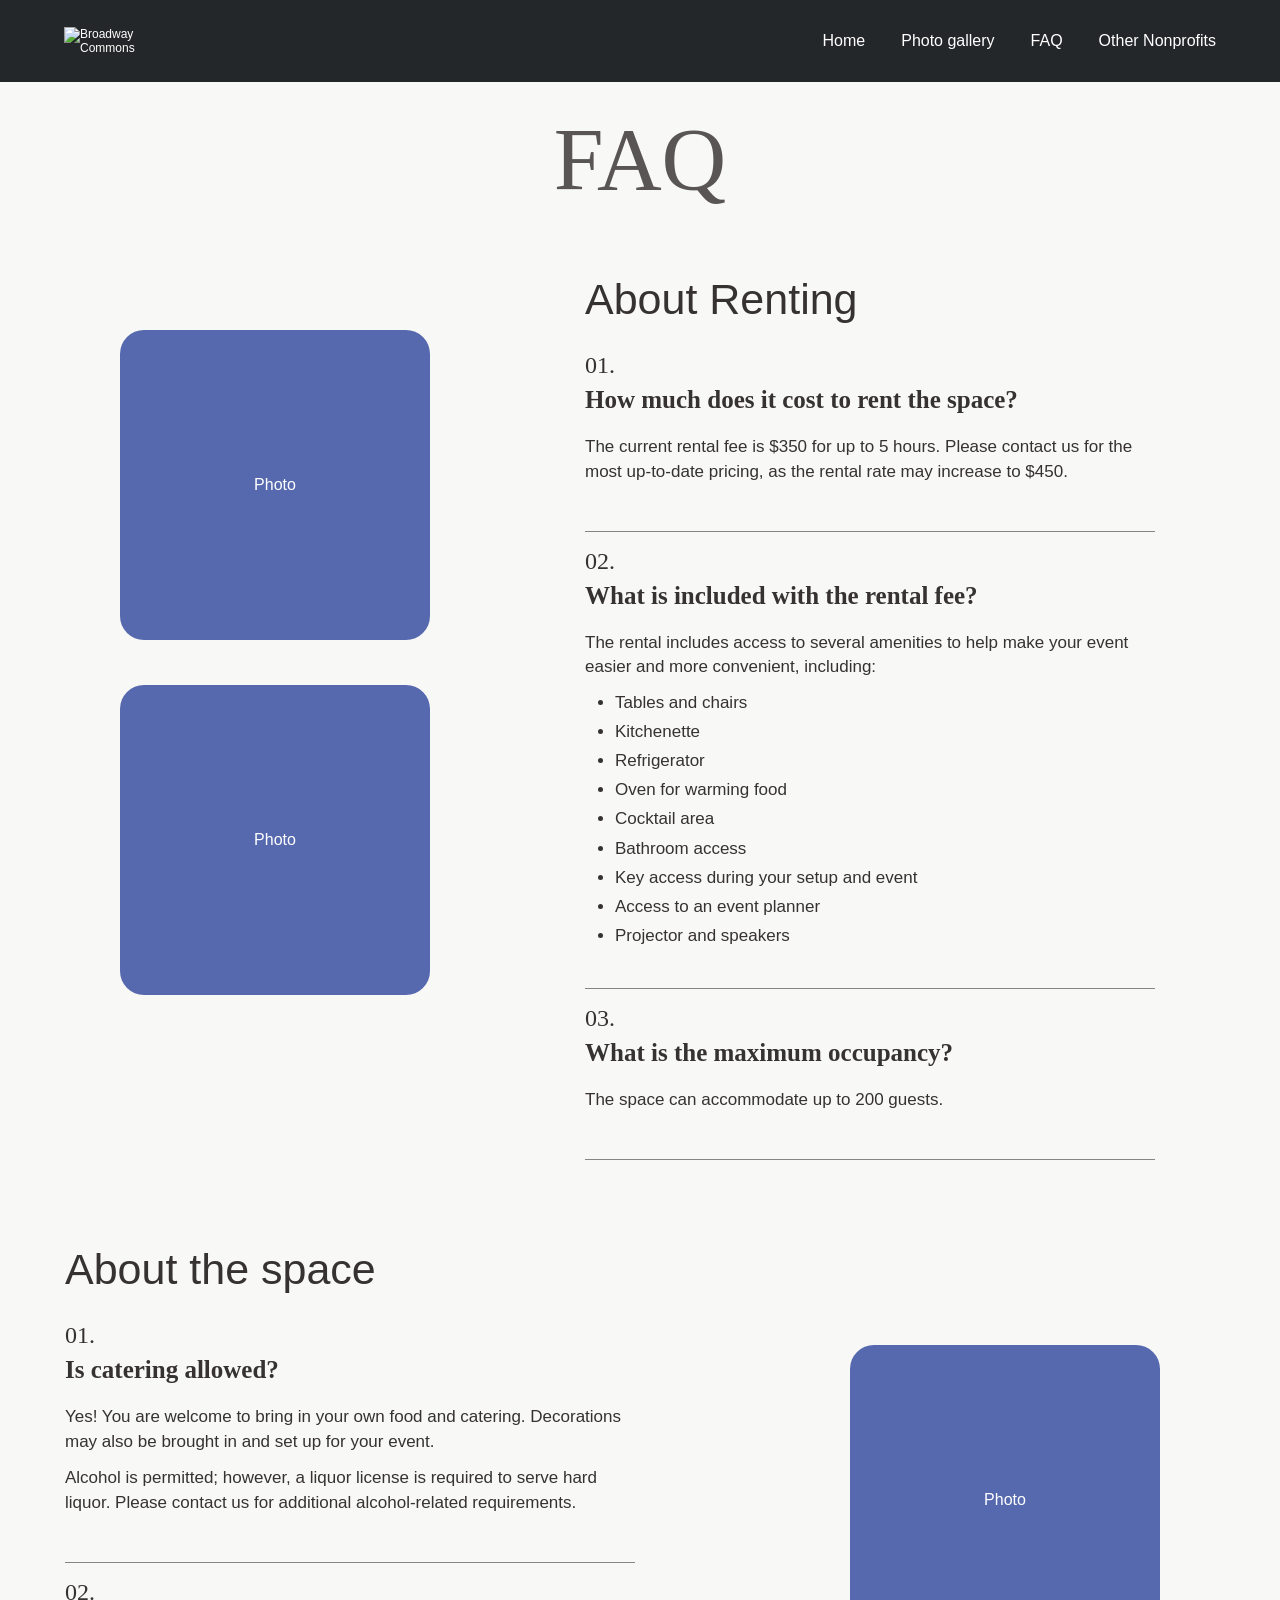
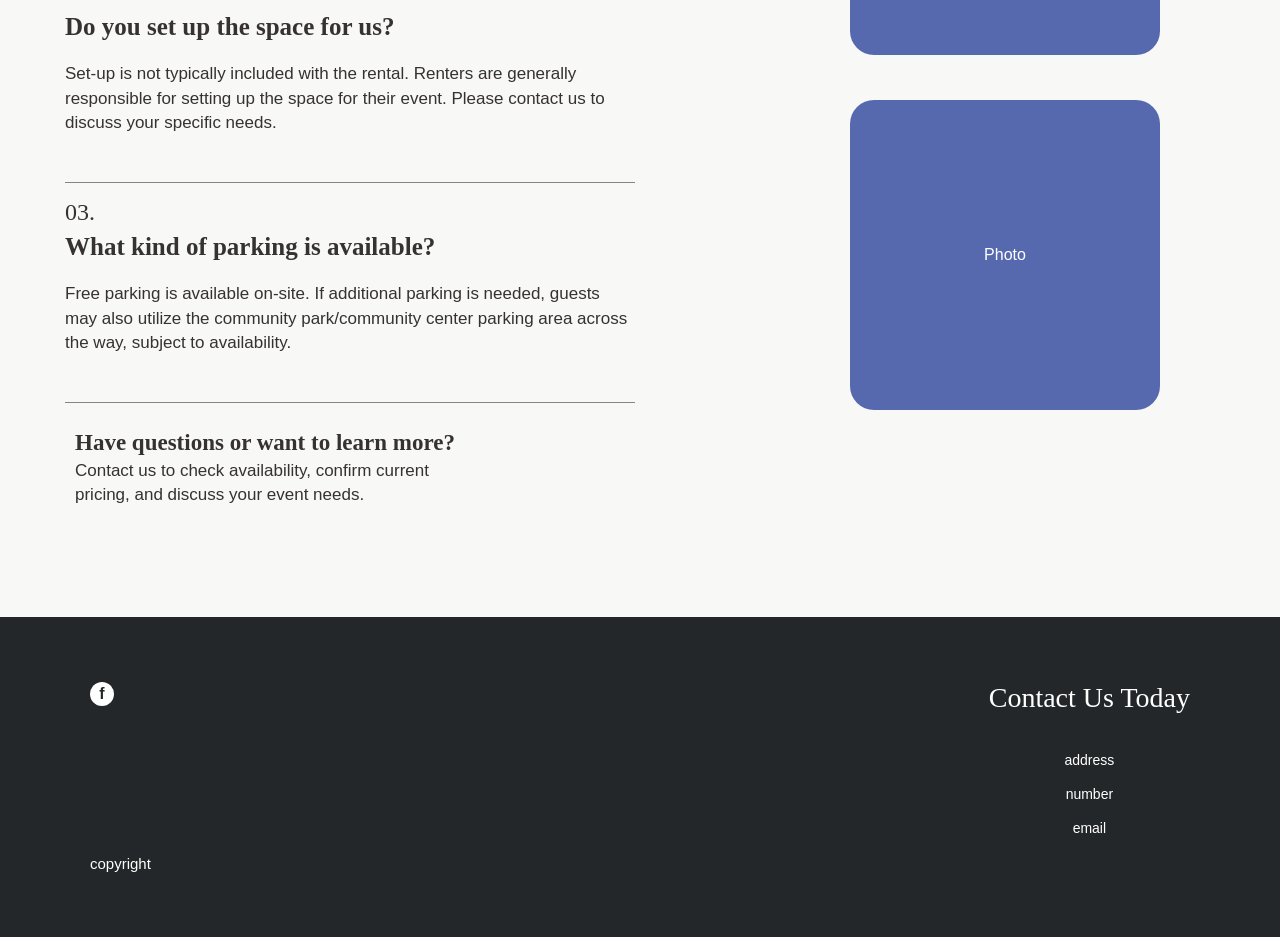
==== faq.html @ 2f213903 "Add files via upload Upload Broadway Commons Website." ====
<!DOCTYPE html>
<html lang="en">
<head>
  <meta charset="UTF-8">
  <meta name="viewport" content="width=device-width, initial-scale=1.0">

  <title>FAQ | Broadway Commons</title>

  <link rel="stylesheet" href="styles.css">
  <script src="script.js" defer></script>
</head>

<body>

  <header class="site-header">
    <div class="header-container">

      <a
        class="logo"
        href="index.html"
        aria-label="Return to the Broadway Commons homepage"
      >
        <img
          src="images/broadway-commons-logo.jpg"
          alt="Broadway Commons"
        >
      </a>

      <button
        class="mobile-menu-button"
        type="button"
        aria-expanded="false"
        aria-controls="main-navigation"
      >
        Menu
      </button>

      <nav id="main-navigation" class="main-navigation">
        <a href="index.html">Home</a>
        <a href="photo-gallery.html">Photo gallery</a>
        <a href="faq.html" class="active">FAQ</a>

        <div class="nav-dropdown">
          <button
            class="dropdown-button"
            type="button"
            aria-expanded="false"
          >
            Other Nonprofits
          </button>

          <div class="dropdown-menu">
            <a
              href="https://reachoutpregnancy.com/"
              target="_blank"
              rel="noopener noreferrer"
            >
              Reach Out
            </a>

            <a
              href="https://www.lscommunity.org/cr"
              target="_blank"
              rel="noopener noreferrer"
            >
              Celebrate Recovery
            </a>

            <a
              href="https://www.lscommunity.org/localimpact"
              target="_blank"
              rel="noopener noreferrer"
            >
              Food Pantry
            </a>
          </div>
        </div>
      </nav>

    </div>
  </header>

  <main class="faq-page">

    <h1>FAQ</h1>

    <!-- About Renting -->

    <section class="faq-section faq-renting">

      <div class="faq-images" aria-label="Rental photo placeholders">
        <div class="faq-image-placeholder">
          <span>Photo</span>
        </div>

        <div class="faq-image-placeholder">
          <span>Photo</span>
        </div>
      </div>

      <div class="faq-content">
        <h2>About Renting</h2>

        <article class="faq-item">
          <p class="faq-number">01.</p>

          <h3>How much does it cost to rent the space?</h3>

          <p>
            The current rental fee is $350 for up to 5 hours.
            Please contact us for the most up-to-date pricing,
            as the rental rate may increase to $450.
          </p>
        </article>

        <article class="faq-item">
          <p class="faq-number">02.</p>

          <h3>What is included with the rental fee?</h3>

          <p>
            The rental includes access to several amenities to
            help make your event easier and more convenient,
            including:
          </p>

          <ul>
            <li>Tables and chairs</li>
            <li>Kitchenette</li>
            <li>Refrigerator</li>
            <li>Oven for warming food</li>
            <li>Cocktail area</li>
            <li>Bathroom access</li>
            <li>Key access during your setup and event</li>
            <li>Access to an event planner</li>
            <li>Projector and speakers</li>
          </ul>
        </article>

        <article class="faq-item">
          <p class="faq-number">03.</p>

          <h3>What is the maximum occupancy?</h3>

          <p>
            The space can accommodate up to 200 guests.
          </p>
        </article>
      </div>

    </section>

    <!-- About the Space -->

    <section class="faq-section faq-space">

      <div class="faq-content">
        <h2>About the space</h2>

        <article class="faq-item">
          <p class="faq-number">01.</p>

          <h3>Is catering allowed?</h3>

          <p>
            Yes! You are welcome to bring in your own food and
            catering. Decorations may also be brought in and
            set up for your event.
          </p>

          <p>
            Alcohol is permitted; however, a liquor license is
            required to serve hard liquor. Please contact us
            for additional alcohol-related requirements.
          </p>
        </article>

        <article class="faq-item">
          <p class="faq-number">02.</p>

          <h3>Do you set up the space for us?</h3>

          <p>
            Set-up is not typically included with the rental.
            Renters are generally responsible for setting up
            the space for their event. Please contact us to
            discuss your specific needs.
          </p>
        </article>

        <article class="faq-item">
          <p class="faq-number">03.</p>

          <h3>What kind of parking is available?</h3>

          <p>
            Free parking is available on-site. If additional
            parking is needed, guests may also utilize the
            community park/community center parking area
            across the way, subject to availability.
          </p>
        </article>

        <div class="faq-contact-message">
          <h3>Have questions or want to learn more?</h3>

          <p>
            Contact us to check availability, confirm current
            pricing, and discuss your event needs.
          </p>
        </div>
      </div>

      <div class="faq-images" aria-label="Venue photo placeholders">
        <div class="faq-image-placeholder">
          <span>Photo</span>
        </div>

        <div class="faq-image-placeholder">
          <span>Photo</span>
        </div>
      </div>

    </section>

  </main>

  <footer class="site-footer">
    <div class="footer-container">

      <div class="footer-left">
        <a class="facebook-icon" href="#" aria-label="Facebook">
          f
        </a>

        <p>copyright</p>
      </div>

      <div class="footer-contact">
        <h2>Contact Us Today</h2>

        <address>
          <span>address</span>
          <span>number</span>
          <span>email</span>
        </address>
      </div>

    </div>
  </footer>

</body>
</html>
---- styles.css ----
:root {
  --header-color: #242729;
  --dark-section: #282827;
  --hero-color: #315f6a;
  --page-background: #f8f8f6;
  --heading-color: #595554;
  --button-color: #466f7c;
  --photo-color: #5669ae;
  --white: #ffffff;
}

* {
  box-sizing: border-box;
}

html {
  scroll-behavior: smooth;
}

body {
  margin: 0;
  background-color: var(--page-background);
  color: var(--heading-color);
  font-family: Arial, Helvetica, sans-serif;
}

a {
  color: inherit;
}

button {
  font: inherit;
}

h1,
h2,
h3,
p {
  margin-top: 0;
}

/* Header and navigation */

.site-header {
  width: 100%;
  background-color: var(--header-color);
  color: var(--white);
}

.header-container {
  width: min(1180px, 90%);
  min-height: 82px;
  margin: 0 auto;

  display: flex;
  align-items: center;
  justify-content: space-between;
}

.logo {
  color: var(--white);
  font-size: 12px;
  text-decoration: none;
}

.main-navigation {
  display: flex;
  align-items: center;
  gap: 36px;
}

.main-navigation > a,
.dropdown-button {
  border: 0;
  padding: 10px 0;
  background: transparent;
  color: var(--white);
  font-size: 16px;
  text-decoration: none;
  cursor: pointer;
}

.main-navigation > a:hover,
.main-navigation > a:focus-visible,
.dropdown-button:hover,
.dropdown-button:focus-visible {
  color: var(--white);
}

.main-navigation .active {
  color: var(--white);
}

.mobile-menu-button {
  display: none;
}

/* Other Nonprofits dropdown */

.nav-dropdown {
  position: relative;
}

.dropdown-button {
  display: block;
}

.dropdown-menu {
  position: absolute;
  top: 100%;
  right: 0;
  z-index: 100;

  min-width: 230px;
  padding: 10px 0;

  background-color: #000000;

  visibility: hidden;
  opacity: 0;
  pointer-events: none;

  transition:
    opacity 0.15s ease,
    visibility 0.15s ease;
}

/*
  This fills the small gap between the navigation item
  and the dropdown so the menu does not close unexpectedly.
*/
.dropdown-menu::before {
  content: "";
  position: absolute;
  right: 0;
  bottom: 100%;
  width: 100%;
  height: 10px;
}

.nav-dropdown:hover .dropdown-menu,
.nav-dropdown:focus-within .dropdown-menu,
.nav-dropdown.dropdown-open .dropdown-menu {
  visibility: visible;
  opacity: 1;
  pointer-events: auto;
}

.dropdown-menu a {
  display: block;
  width: 100%;
  padding: 12px 20px;

  background-color: #000000;
  color: var(--white);

  font-size: 16px;
  text-align: left;
  text-decoration: none;
  white-space: nowrap;
}

/* Links stay black and white when hovered. */

.dropdown-menu a:hover,
.dropdown-menu a:focus-visible {
  background-color: #000000;
  color: var(--white);
}

/* Hero */

.hero {
  padding: 60px 5%;
  background-color: var(--page-background);
}

.hero-content {
  min-height: 315px;
  padding: 85px 25px 60px;

  background-color: var(--hero-color);
  color: var(--white);

  text-align: center;
}

.hero h1 {
  margin-bottom: 22px;
  font-family: Georgia, "Times New Roman", serif;
  font-size: clamp(44px, 5vw, 70px);
  font-weight: 400;
  line-height: 1.1;
}

.hero p {
  margin-bottom: 0;
  font-size: 17px;
  line-height: 1.35;
}

/* Shared section styling */

.section-container {
  width: min(1160px, 90%);
  margin: 0 auto;
}

.about h2,
.reservations h2,
.photos h2 {
  font-family: Georgia, "Times New Roman", serif;
  font-size: clamp(45px, 5vw, 68px);
  font-weight: 400;
}

/* About section */

.about {
  padding: 95px 20px 120px;
  background-color: var(--dark-section);
  color: var(--white);
  text-align: center;
}

.about h2 {
  margin-bottom: 65px;
}

.about-columns {
  display: grid;
  grid-template-columns: repeat(2, 1fr);
  gap: 90px;
}

.about-column h3 {
  margin-bottom: 14px;
  font-size: 31px;
  font-weight: 400;
}

.about-column p {
  margin-bottom: 0;
  font-size: 17px;
  line-height: 1.4;
}

/* Reservations */

.reservations {
  padding: 80px 20px 120px;
  background-color: var(--page-background);
  text-align: center;
}

.reservations h2 {
  margin-bottom: 55px;
}

.reservations p {
  max-width: 730px;
  margin: 0 auto 55px;
  font-size: 17px;
  line-height: 1.45;
}

.page-button {
  display: inline-flex;
  min-width: 280px;
  min-height: 48px;
  padding: 12px 30px;

  align-items: center;
  justify-content: center;

  border-radius: 30px;
  background-color: var(--button-color);
  color: var(--white);

  font-size: 16px;
  text-decoration: none;
}

.page-button:hover,
.page-button:focus-visible {
  background-color: var(--button-color);
  color: var(--white);
}

/* Photos */

.photos {
  padding: 70px 20px 105px;
  background-color: var(--page-background);
  text-align: center;
}

/*
  The heading is centered over the entire photo section.
  There is no left padding or transform applied to it.
*/
.photos h2 {
  width: 100%;
  margin: 0 auto 45px;
  padding: 0;
  text-align: center;
}

.photo-grid {
  display: grid;
  grid-template-columns: repeat(5, 1fr);
  gap: 18px;

  width: min(1100px, 100%);
  margin: 0 auto 48px;
}

.photo-placeholder {
  width: 100%;
  aspect-ratio: 1 / 1;

  border-radius: 24px;
  background-color: var(--photo-color);
}

/* Footer */

.site-footer {
  padding: 65px 20px;
  background-color: var(--header-color);
  color: var(--white);
}

.footer-container {
  width: min(1100px, 90%);
  min-height: 190px;
  margin: 0 auto;

  display: flex;
  justify-content: space-between;
}

.footer-left {
  display: flex;
  flex-direction: column;
  justify-content: space-between;
}

.facebook-icon {
  display: flex;
  width: 24px;
  height: 24px;

  align-items: center;
  justify-content: center;

  border-radius: 50%;
  background-color: var(--white);
  color: var(--header-color);

  font-family: Arial, Helvetica, sans-serif;
  font-weight: 700;
  text-decoration: none;
}

.footer-left p {
  margin-bottom: 0;
  font-size: 15px;
}

.footer-contact {
  text-align: center;
}

.footer-contact h2 {
  margin-bottom: 38px;
  font-family: Georgia, "Times New Roman", serif;
  font-size: 28px;
  font-weight: 400;
}

.footer-contact address {
  display: flex;
  flex-direction: column;
  gap: 18px;

  font-size: 14px;
  font-style: normal;
}

/* Keyboard focus */

a:focus-visible,
button:focus-visible {
  outline: 3px solid #9ebcc4;
  outline-offset: 4px;
}

/* Tablet */

@media (max-width: 850px) {
  .main-navigation {
    gap: 22px;
  }

  .main-navigation > a,
  .dropdown-button {
    font-size: 14px;
  }

  .about-columns {
    gap: 40px;
  }

  .photo-grid {
    grid-template-columns: repeat(3, 1fr);
  }
}

/* Mobile */

@media (max-width: 650px) {
  .header-container {
    min-height: 70px;
    flex-wrap: wrap;
  }

  .mobile-menu-button {
    display: block;
    border: 1px solid var(--white);
    border-radius: 4px;
    padding: 7px 14px;

    background: transparent;
    color: var(--white);
    cursor: pointer;
  }

  .main-navigation {
    display: none;
    width: 100%;
    padding: 15px 0 25px;

    flex-direction: column;
    align-items: flex-start;
    gap: 12px;
  }

  .main-navigation.navigation-open {
    display: flex;
  }

  .nav-dropdown {
    width: 100%;
  }

  .dropdown-menu {
    position: static;
    display: none;

    width: 100%;
    min-width: 0;
    margin-top: 8px;

    visibility: visible;
    opacity: 1;
  }

  .nav-dropdown.dropdown-open .dropdown-menu {
    display: block;
  }

  .nav-dropdown:hover .dropdown-menu {
    display: none;
  }

  .nav-dropdown.dropdown-open:hover .dropdown-menu {
    display: block;
  }

  .hero {
    padding: 30px 0;
  }

  .hero-content {
    min-height: 280px;
    padding: 75px 25px 50px;
  }

  .hero p br,
  .about-column p br {
    display: none;
  }

  .about {
    padding: 65px 20px 80px;
  }

  .about h2 {
    margin-bottom: 45px;
  }

  .about-columns {
    grid-template-columns: 1fr;
    gap: 50px;
  }

  .about-column h3 {
    font-size: 26px;
  }

  .about-column p {
    max-width: 360px;
    margin: 0 auto;
  }

  .reservations {
    padding: 65px 20px 85px;
  }

  .reservations h2 {
    margin-bottom: 35px;
  }

  .photos {
    padding: 60px 20px 80px;
  }

  .photos h2 {
    margin-bottom: 35px;
  }

  .photo-grid {
    grid-template-columns: repeat(2, 1fr);
    max-width: 390px;
  }

  .photo-placeholder:last-child {
    grid-column: 1 / -1;
    width: calc((100% - 18px) / 2);
    justify-self: center;
  }

  .page-button {
    min-width: 240px;
  }

  .footer-container {
    min-height: 210px;
    gap: 35px;
  }

  .footer-contact h2 {
    font-size: 23px;
  }
}
.logo {
  display: inline-flex;
  align-items: center;
  text-decoration: none;
}

.logo {
  display: inline-flex;
  align-items: center;
  flex-shrink: 0;
  text-decoration: none;
}

.logo img {
  display: block;
  width: 80px;
  height: auto;
  object-fit: contain;
}
/* Photo gallery page */

.gallery-page {
  min-height: 100vh;
  padding-bottom: 100px;
  overflow: hidden;
  background-color: var(--page-background);
}

/* Featured carousel */

.featured-gallery {
  width: min(1200px, 94%);
  margin: 0 auto;
  padding: 75px 20px 55px;
  text-align: center;
}

.featured-gallery h1 {
  margin: 0 0 45px;
  color: var(--heading-color);
  font-family: Georgia, "Times New Roman", serif;
  font-size: clamp(48px, 6vw, 76px);
  font-weight: 400;
}

.featured-carousel {
  position: relative;
  width: 100%;
  max-width: 1050px;
  margin: 0 auto;
}

.featured-stage {
  position: relative;
  height: 320px;
  overflow: hidden;
  perspective: 1000px;
}

.featured-slide {
  position: absolute;
  top: 50%;
  left: 50%;

  width: 430px;
  height: 255px;

  display: flex;
  align-items: center;
  justify-content: center;

  border-radius: 4px;
  background-color: #6679a9;
  color: var(--white);

  font-size: 20px;

  opacity: 0;
  transform: translate(-50%, -50%) scale(0.65);
  transition:
    transform 0.7s ease,
    opacity 0.7s ease,
    filter 0.7s ease;

  box-shadow: 0 12px 30px rgba(0, 0, 0, 0.14);
}

.featured-slide:nth-child(2n) {
  background-color: #55757b;
}

.featured-slide:nth-child(3n) {
  background-color: #968b76;
}

.featured-slide img {
  width: 100%;
  height: 100%;
  border-radius: inherit;
  object-fit: cover;
}

.featured-arrow,
.event-arrow {
  position: absolute;
  z-index: 20;

  display: flex;
  align-items: center;
  justify-content: center;

  width: 46px;
  height: 46px;

  border: 0;
  border-radius: 50%;

  background-color: rgba(255, 255, 255, 0.88);
  color: #4a4a4a;

  font-size: 21px;
  cursor: pointer;

  box-shadow: 0 3px 10px rgba(0, 0, 0, 0.18);
}

.featured-arrow {
  top: 50%;
  transform: translateY(-50%);
}

.featured-previous {
  left: 12px;
}

.featured-next {
  right: 12px;
}

.featured-dots {
  display: flex;
  justify-content: center;
  gap: 9px;
  margin-top: 15px;
}

.featured-dot {
  width: 9px;
  height: 9px;
  border: 0;
  border-radius: 50%;

  background-color: #b2b2b2;
  cursor: pointer;
}

.featured-dot.active {
  background-color: var(--button-color);
}

/* Divider */

.gallery-divider {
  width: min(900px, 82%);
  margin: 10px auto 40px;
  border-top: 5px dotted #555555;
}

/* Event galleries */

.event-galleries {
  width: min(1080px, 90%);
  margin: 0 auto;
}

.event-gallery {
  margin-bottom: 62px;
}

.event-gallery h2 {
  margin: 0 0 22px;
  color: #4f4f4f;
  font-size: clamp(25px, 3vw, 37px);
  font-weight: 400;
}

.event-carousel {
  position: relative;
}

.event-track {
  display: grid;
  grid-auto-flow: column;
  grid-template-rows: repeat(2, 150px);
  grid-auto-columns: 170px;
  gap: 8px;

  overflow-x: auto;
  overscroll-behavior-inline: contain;
  scroll-behavior: smooth;
  scroll-snap-type: inline mandatory;

  scrollbar-width: none;
}

.event-track::-webkit-scrollbar {
  display: none;
}

.event-photo {
  min-width: 0;
  overflow: hidden;

  display: flex;
  align-items: center;
  justify-content: center;

  background-color: #6579aa;
  color: var(--white);

  font-size: 14px;
  scroll-snap-align: start;
}

.event-photo:nth-child(3n + 2) {
  background-color: #708e92;
}

.event-photo:nth-child(3n + 3) {
  background-color: #9a8d79;
}

.event-photo img {
  width: 100%;
  height: 100%;
  object-fit: cover;
}

.event-arrow {
  top: 50%;
  transform: translateY(-50%);
}

.event-previous {
  left: -23px;
}

.event-next {
  right: -23px;
}

.event-arrow:disabled {
  visibility: hidden;
  opacity: 0;
}

/* Gallery button hover */

.featured-arrow:hover,
.featured-arrow:focus-visible,
.event-arrow:hover,
.event-arrow:focus-visible {
  background-color: var(--white);
  color: #222222;
}

/* Gallery tablet layout */

@media (max-width: 850px) {
  .featured-stage {
    height: 280px;
  }

  .featured-slide {
    width: 350px;
    height: 220px;
  }

  .event-track {
    grid-template-rows: repeat(2, 135px);
    grid-auto-columns: 150px;
  }
}

/* Gallery mobile layout */

@media (max-width: 650px) {
  .gallery-page {
    padding-bottom: 65px;
  }

  .featured-gallery {
    width: 100%;
    padding: 55px 10px 40px;
  }

  .featured-gallery h1 {
    margin-bottom: 30px;
  }

  .featured-stage {
    height: 240px;
  }

  .featured-slide {
    width: 270px;
    height: 190px;
  }

  .featured-arrow {
    width: 39px;
    height: 39px;
  }

  .featured-previous {
    left: 5px;
  }

  .featured-next {
    right: 5px;
  }

  .gallery-divider {
    margin-bottom: 35px;
  }

  .event-galleries {
    width: 88%;
  }

  .event-gallery {
    margin-bottom: 48px;
  }

  .event-track {
    grid-template-rows: repeat(2, 115px);
    grid-auto-columns: 125px;
  }

  .event-previous {
    left: -18px;
  }

  .event-next {
    right: -18px;
  }

  .event-arrow {
    width: 38px;
    height: 38px;
    font-size: 17px;
  }
}

@media (prefers-reduced-motion: reduce) {
  .featured-slide,
  .event-track {
    transition: none;
    scroll-behavior: auto;
  }
}
/* FAQ page */

.faq-page {
  width: min(1150px, 90%);
  margin: 0 auto;
  padding: 25px 0 110px;
  color: #353231;
}

.faq-page > h1 {
  margin: 0 0 65px;
  text-align: center;

  color: var(--heading-color);
  font-family: Georgia, "Times New Roman", serif;
  font-size: clamp(58px, 7vw, 90px);
  font-weight: 400;
}

.faq-section {
  display: grid;
  grid-template-columns: minmax(280px, 0.8fr) minmax(380px, 1.2fr);
  gap: 100px;
  align-items: start;
}

.faq-section + .faq-section {
  margin-top: 85px;
}

.faq-content {
  max-width: 570px;
}

.faq-content h2 {
  margin: 0 0 12px;
  font-size: clamp(31px, 4vw, 43px);
  font-weight: 400;
}

.faq-item {
  padding: 16px 0 34px;
  border-bottom: 1px solid #888582;
}

.faq-item:last-of-type {
  border-bottom: 1px solid #888582;
}

.faq-number {
  margin: 0 0 5px;
  font-family: Georgia, "Times New Roman", serif;
  font-size: 24px;
}

.faq-item h3 {
  margin: 0 0 20px;
  font-family: Georgia, "Times New Roman", serif;
  font-size: 25px;
  line-height: 1.25;
}

.faq-item > p:not(.faq-number) {
  margin: 0 0 12px;
  font-size: 17px;
  line-height: 1.45;
}

.faq-item ul {
  margin: 8px 0 0;
  padding-left: 30px;
}

.faq-item li {
  margin-bottom: 7px;
  font-size: 17px;
  line-height: 1.3;
}

/* FAQ photo placeholders */

.faq-images {
  display: flex;
  flex-direction: column;
  align-items: center;
  gap: 45px;
  padding-top: 55px;
}

.faq-image-placeholder {
  width: min(310px, 100%);
  aspect-ratio: 1 / 1;

  display: flex;
  align-items: center;
  justify-content: center;

  border-radius: 24px;
  background-color: var(--photo-color);
  color: var(--white);

  font-size: 16px;
}

.faq-image-placeholder img {
  width: 100%;
  height: 100%;
  border-radius: inherit;
  object-fit: cover;
}

/* Second FAQ section */

.faq-space {
  grid-template-columns: minmax(380px, 1.2fr) minmax(280px, 0.8fr);
}

.faq-space .faq-images {
  padding-top: 100px;
}

.faq-contact-message {
  padding: 27px 10px 0;
}

.faq-contact-message h3 {
  margin: 0 0 3px;
  font-family: Georgia, "Times New Roman", serif;
  font-size: 23px;
}

.faq-contact-message p {
  max-width: 390px;
  margin: 0;
  font-size: 17px;
  line-height: 1.4;
}

/* FAQ tablet */

@media (max-width: 850px) {
  .faq-section,
  .faq-space {
    grid-template-columns: minmax(220px, 0.7fr) minmax(330px, 1.3fr);
    gap: 55px;
  }

  .faq-space {
    grid-template-columns: minmax(330px, 1.3fr) minmax(220px, 0.7fr);
  }

  .faq-image-placeholder {
    width: 240px;
  }
}

/* FAQ mobile */

@media (max-width: 650px) {
  .faq-page {
    width: 88%;
    padding-top: 45px;
    padding-bottom: 75px;
  }

  .faq-page > h1 {
    margin-bottom: 45px;
  }

  .faq-section,
  .faq-space {
    display: flex;
    flex-direction: column;
    gap: 40px;
  }

  .faq-section + .faq-section {
    margin-top: 65px;
  }

  .faq-renting .faq-images {
    order: 2;
  }

  .faq-renting .faq-content {
    order: 1;
  }

  .faq-space .faq-content {
    order: 1;
  }

  .faq-space .faq-images {
    order: 2;
  }

  .faq-content {
    width: 100%;
    max-width: none;
  }

  .faq-content h2 {
    font-size: 34px;
  }

  .faq-item h3 {
    font-size: 22px;
  }

  .faq-item > p:not(.faq-number),
  .faq-item li,
  .faq-contact-message p {
    font-size: 16px;
  }

  .faq-images,
  .faq-space .faq-images {
    width: 100%;
    padding-top: 0;

    display: grid;
    grid-template-columns: repeat(2, 1fr);
    gap: 15px;
  }

  .faq-image-placeholder {
    width: 100%;
  }
}
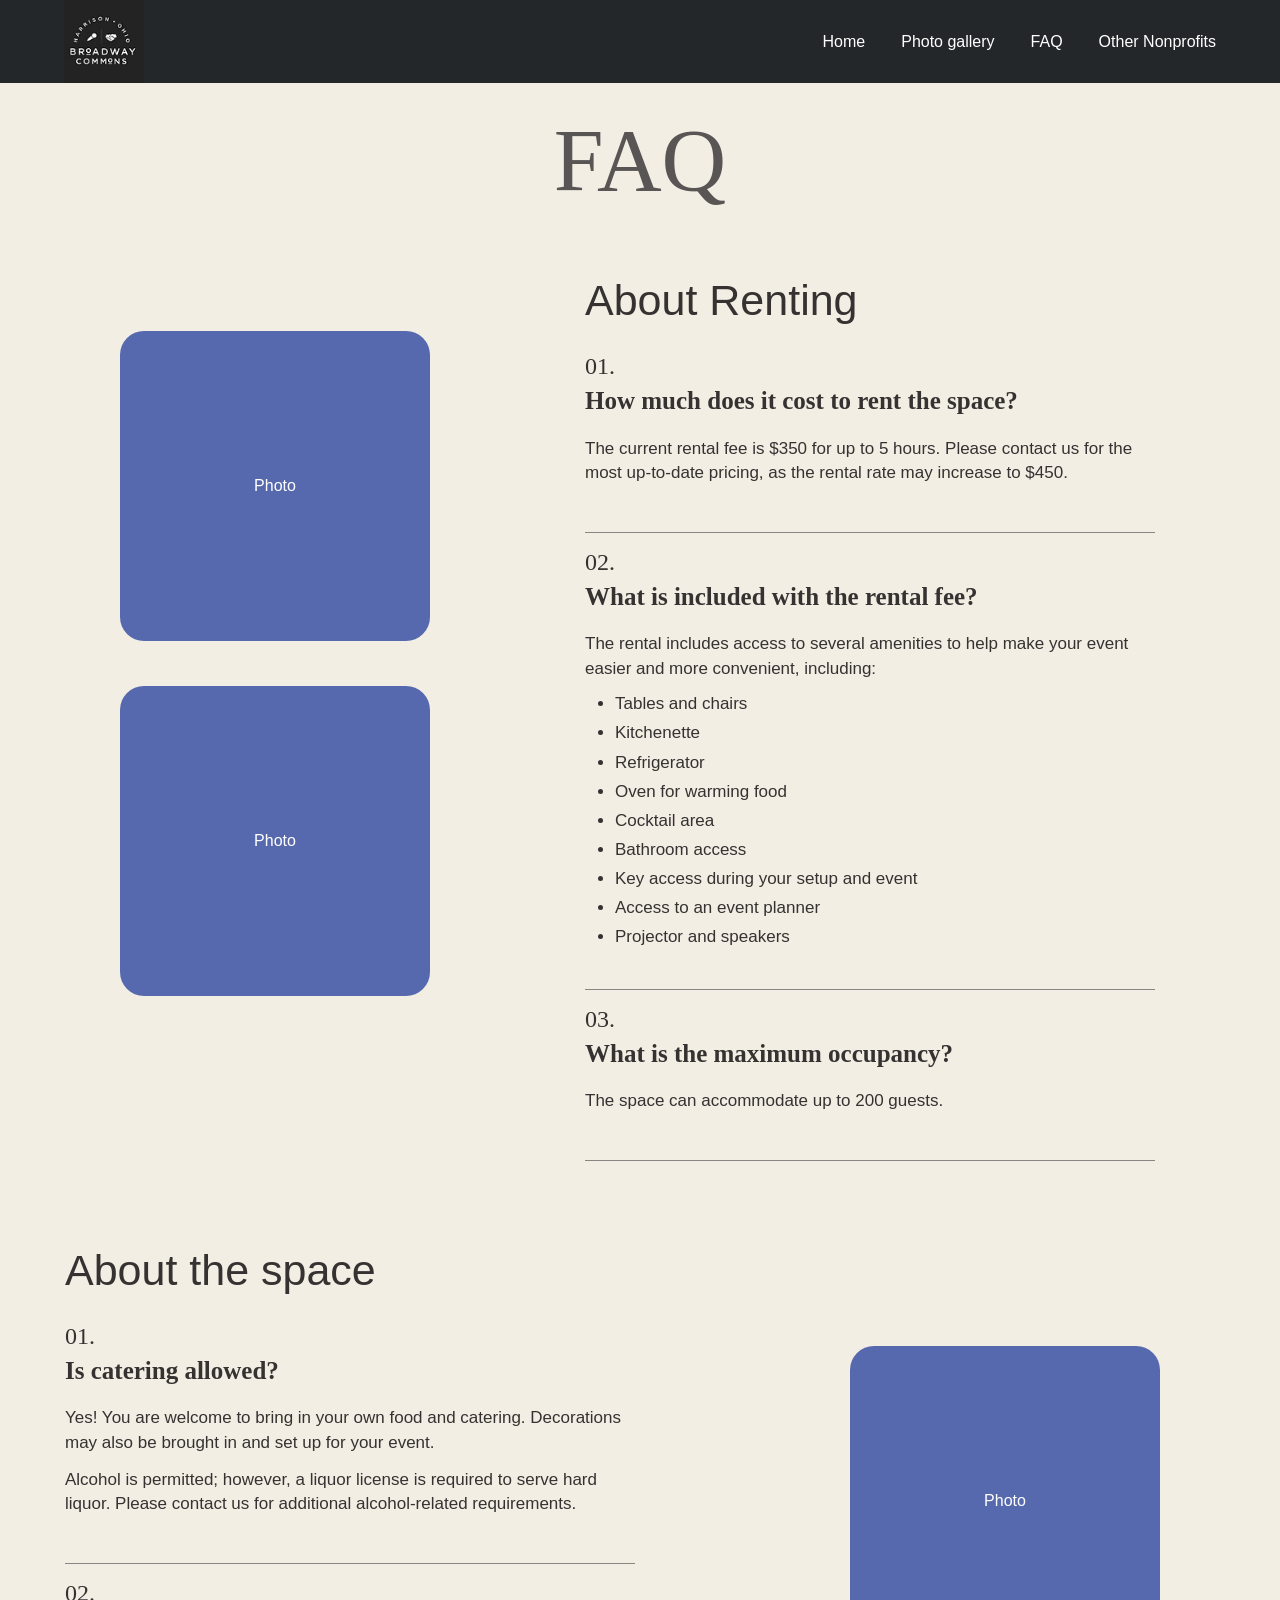
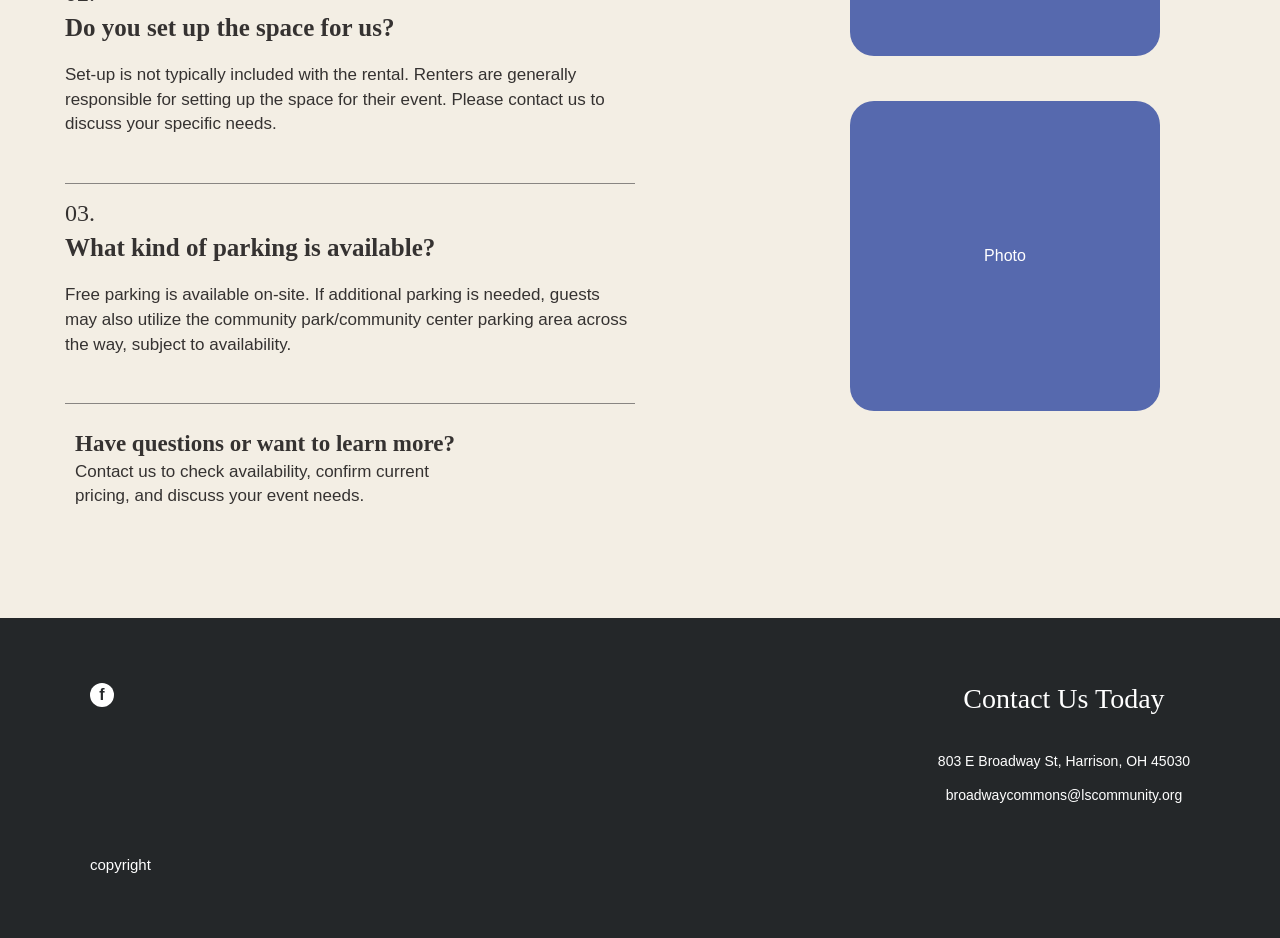
==== commit 02f8ac2a: "Update faq.html" ====
--- a/faq.html
+++ b/faq.html
@@ -240,9 +240,9 @@
         <h2>Contact Us Today</h2>
 
         <address>
-          <span>address</span>
-          <span>number</span>
-          <span>email</span>
+          <span>803 E Broadway St,
+Harrison, OH 45030</span>
+          <span>broadwaycommons@lscommunity.org</span>
         </address>
       </div>
 
@@ -250,4 +250,4 @@
   </footer>
 
 </body>
-</html>+</html>
--- a/styles.css
+++ b/styles.css
@@ -2,7 +2,7 @@
   --header-color: #242729;
   --dark-section: #282827;
   --hero-color: #315f6a;
-  --page-background: #f8f8f6;
+  --page-background: #f3eee4;
   --heading-color: #595554;
   --button-color: #466f7c;
   --photo-color: #5669ae;
@@ -1144,3 +1144,22 @@
     width: 100%;
   }
 }
+
+.combined-statement {
+  grid-template-columns: 1fr;
+  max-width: 760px;
+}
+
+.combined-statement article {
+  width: 100%;
+  max-width: 760px;
+  margin: 0 auto;
+}
+
+.combined-statement p {
+  line-height: 1.5;
+}
+
+.reservations p {
+  max-width: 760px;
+}
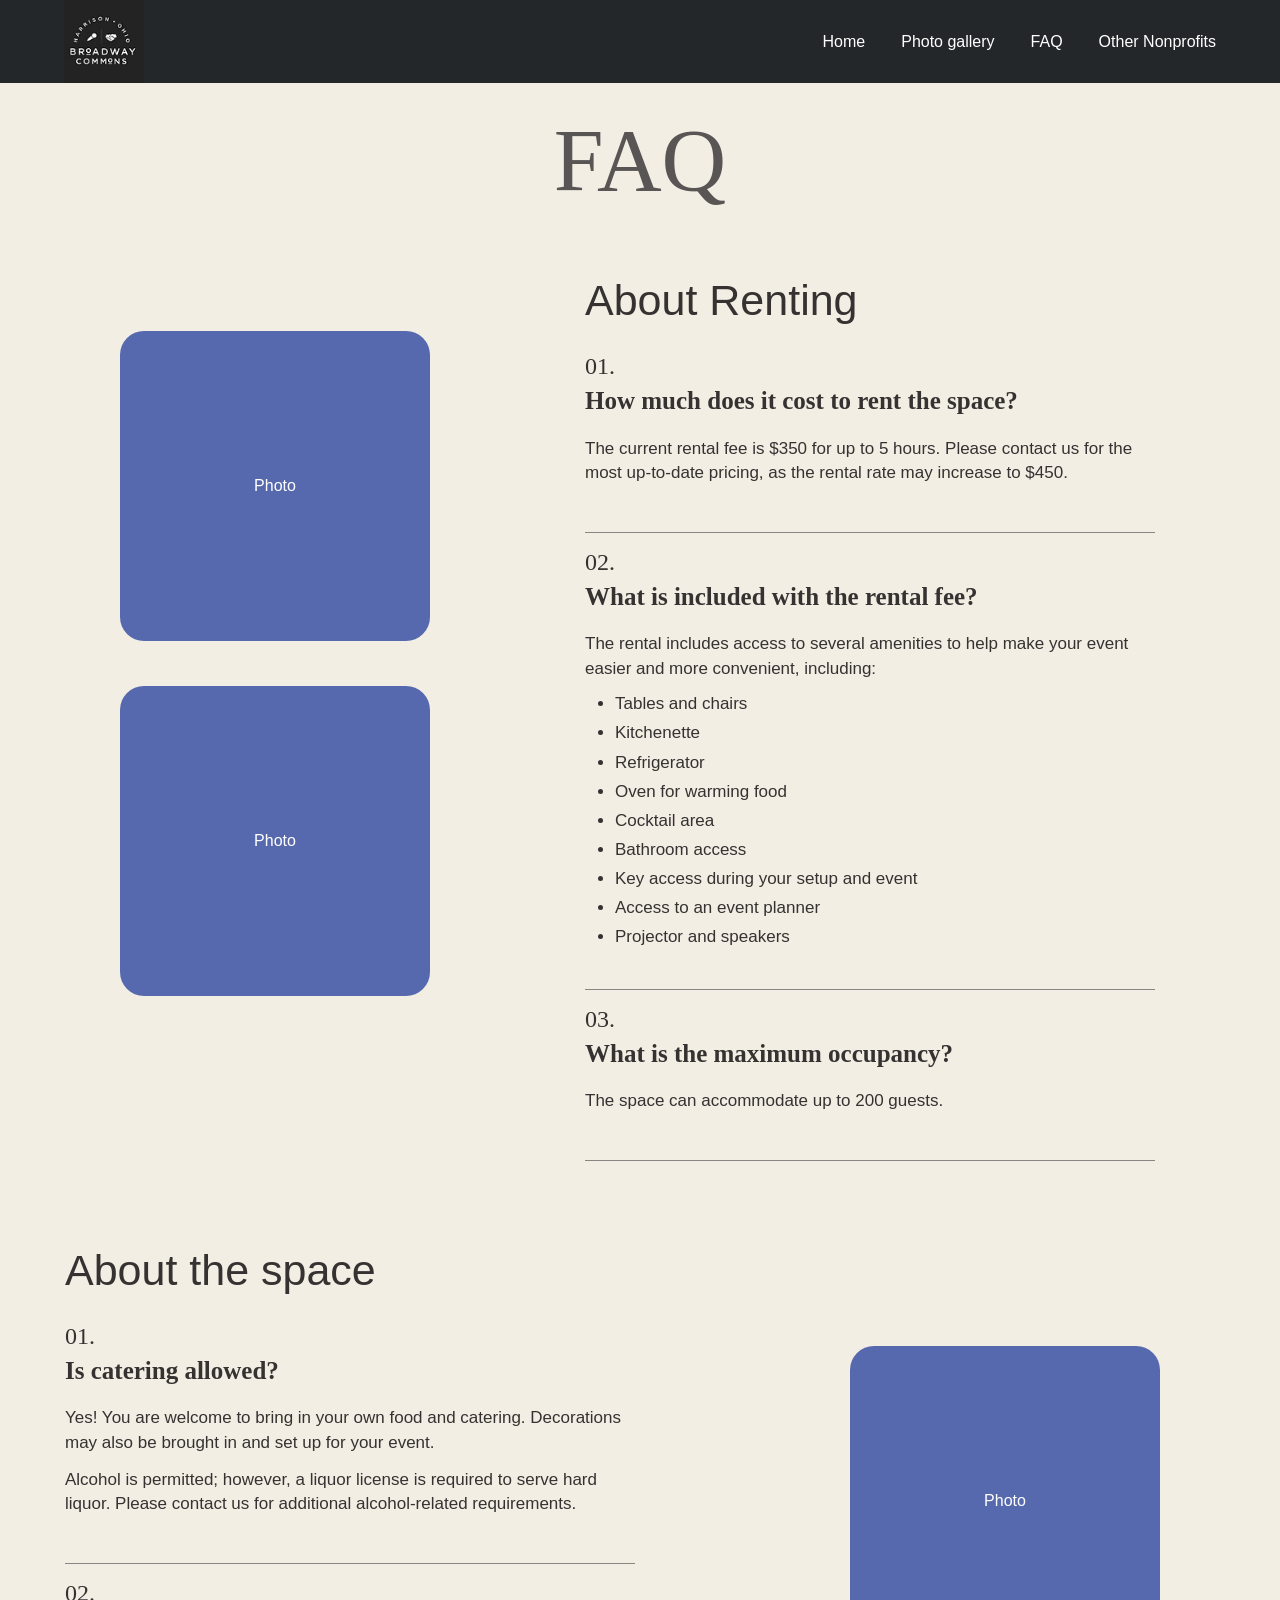
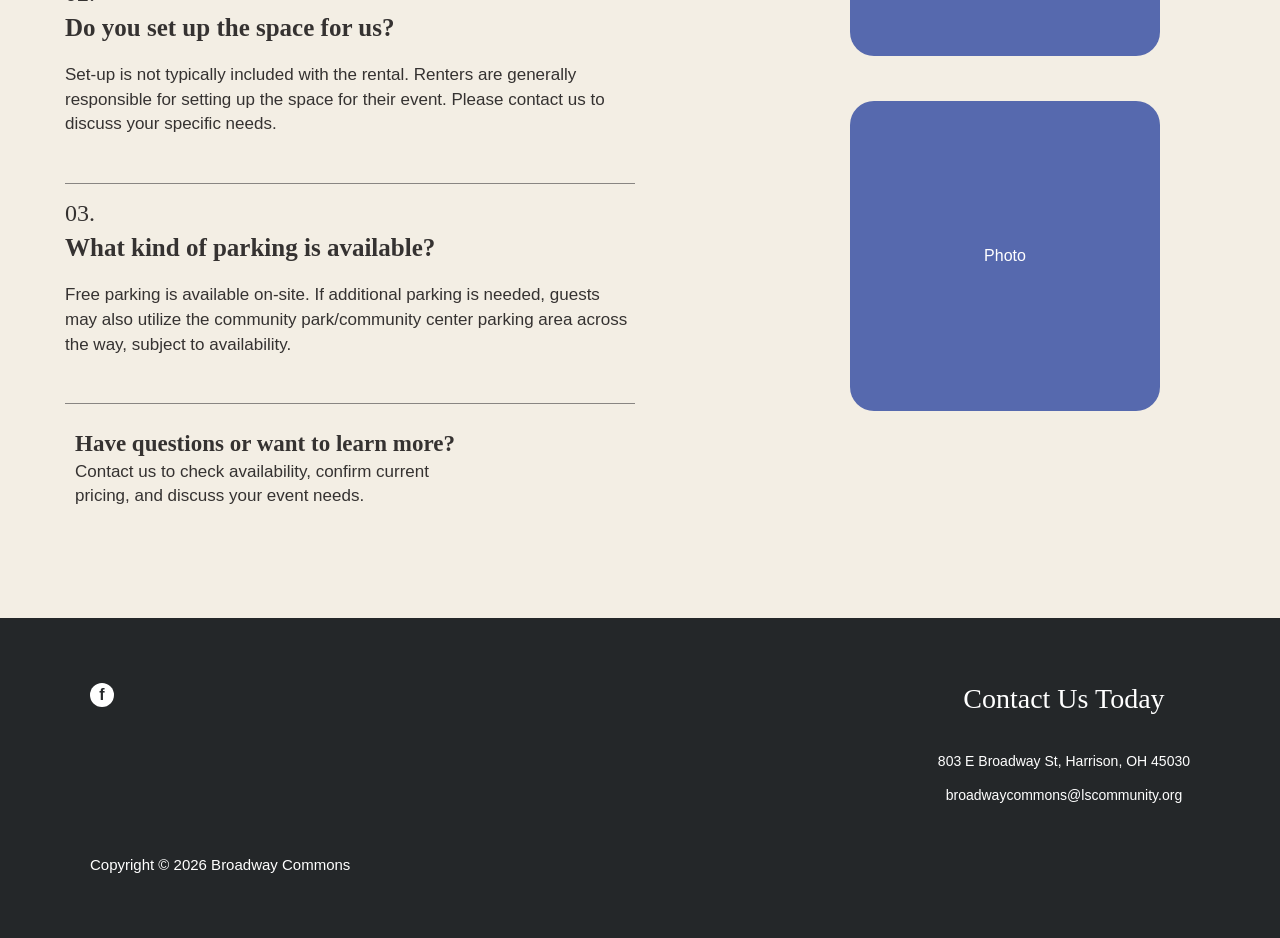
==== commit 9da985a0: "Update faq.html" ====
--- a/faq.html
+++ b/faq.html
@@ -229,11 +229,11 @@
     <div class="footer-container">
 
       <div class="footer-left">
-        <a class="facebook-icon" href="#" aria-label="Facebook">
+        <a class="facebook-icon" href="https://www.facebook.com/broadwaycommonsharrison/" aria-label="Facebook">
           f
         </a>
 
-        <p>copyright</p>
+        <p>Copyright © 2026 Broadway Commons</p>
       </div>
 
       <div class="footer-contact">
